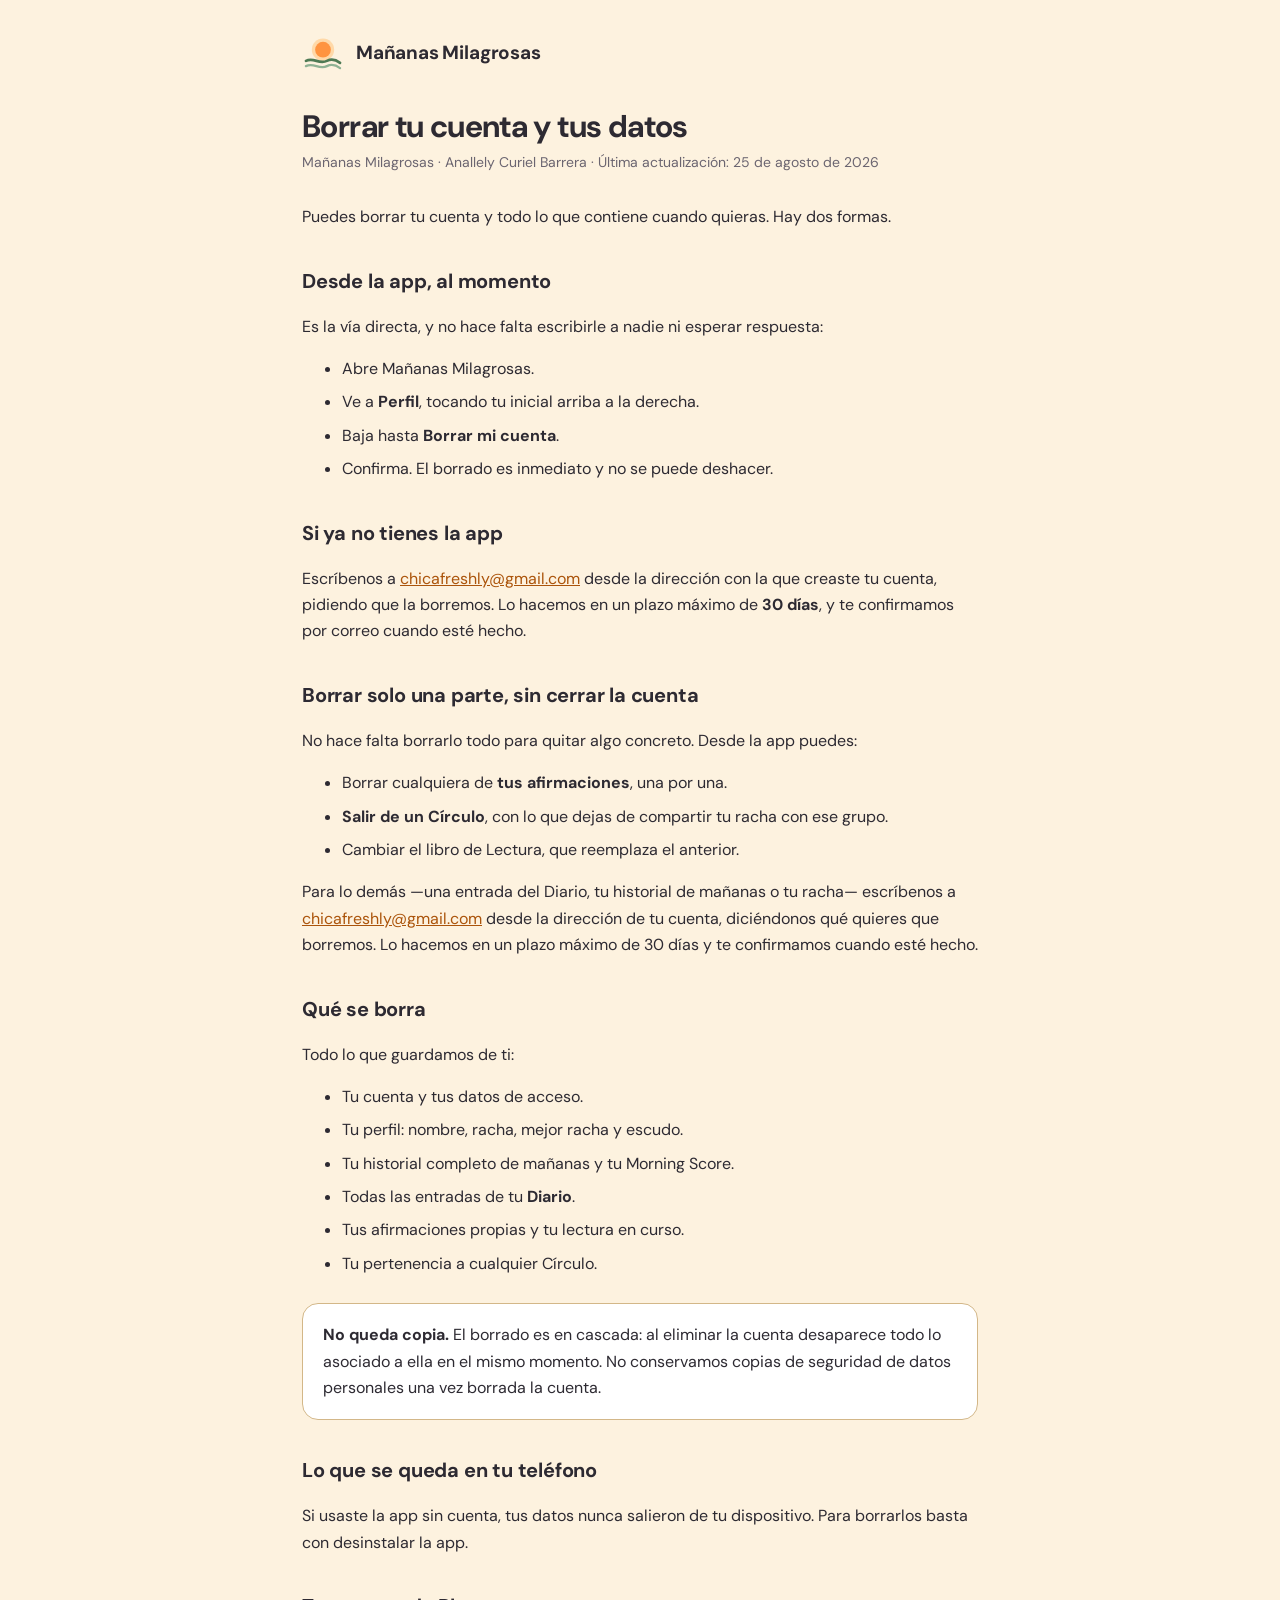
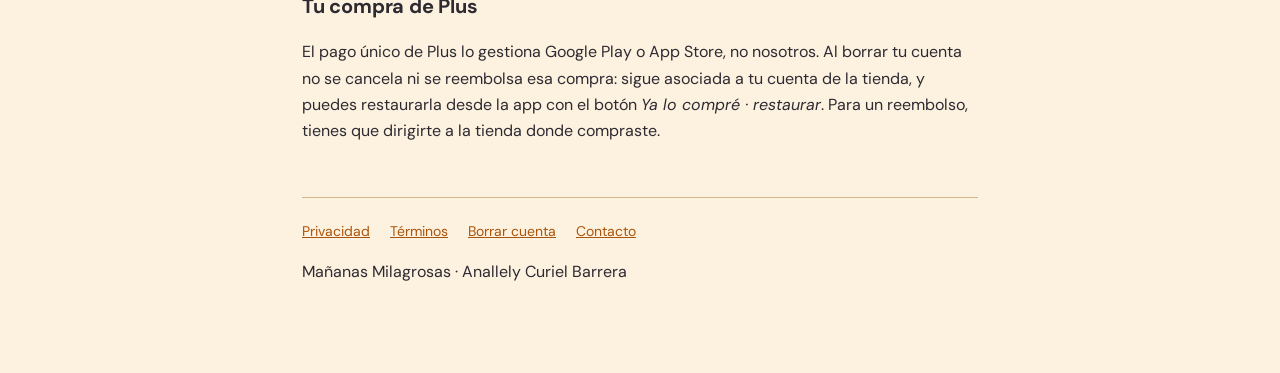
==== borrar-cuenta.html @ c5268047 "Snapshot before look and feel rework Working state: SAVERS routine, Supabase sync, circles, reading," ====
<!doctype html>
<html lang="es-MX">
<head>
<meta charset="utf-8">
<meta name="viewport" content="width=device-width, initial-scale=1">
<title>Borrar tu cuenta · Mañanas Milagrosas</title>
<meta name="description" content="Cómo borrar tu cuenta de Mañanas Milagrosas y todos los datos asociados.">
<link rel="preconnect" href="https://fonts.googleapis.com">
<link rel="preconnect" href="https://fonts.gstatic.com" crossorigin>
<link href="https://fonts.googleapis.com/css2?family=DM+Sans:wght@400;700&display=swap" rel="stylesheet">
<link rel="stylesheet" href="./estilo.css">
</head>
<body>
<div class="envoltura">
<header>
  <a href="./">
    <svg viewBox="0 0 64 64" aria-hidden="true">
      <circle cx="32" cy="27" r="17" fill="#FFD9A8"/>
      <circle cx="32" cy="27" r="12" fill="#FF9440"/>
      <path d="M6 44 C 18 38, 26 50, 38 44 C 46 40, 54 44, 58 47" stroke="#4E7A54" stroke-width="4" fill="none" stroke-linecap="round"/>
      <path d="M6 52 C 18 46, 26 58, 38 52 C 46 48, 54 52, 58 55" stroke="#8FB294" stroke-width="3.5" fill="none" stroke-linecap="round"/>
    </svg>
    <span class="marca">Mañanas Milagrosas</span>
  </a>
</header>
<h1>Borrar tu cuenta y tus datos</h1>
<p class="fecha">Mañanas Milagrosas · Anallely Curiel Barrera · Última actualización: 25 de agosto de 2026</p>

<p>Puedes borrar tu cuenta y todo lo que contiene cuando quieras. Hay dos formas.</p>

<h2>Desde la app, al momento</h2>

<p>Es la vía directa, y no hace falta escribirle a nadie ni esperar respuesta:</p>

<ul>
<li>Abre Mañanas Milagrosas.</li>
<li>Ve a <strong>Perfil</strong>, tocando tu inicial arriba a la derecha.</li>
<li>Baja hasta <strong>Borrar mi cuenta</strong>.</li>
<li>Confirma. El borrado es inmediato y no se puede deshacer.</li>
</ul>

<h2>Si ya no tienes la app</h2>

<p>Escríbenos a <a href="mailto:chicafreshly@gmail.com">chicafreshly@gmail.com</a> desde
la dirección con la que creaste tu cuenta, pidiendo que la borremos. Lo hacemos en un
plazo máximo de <strong>30 días</strong>, y te confirmamos por correo cuando esté hecho.</p>

<h2>Borrar solo una parte, sin cerrar la cuenta</h2>

<p>No hace falta borrarlo todo para quitar algo concreto. Desde la app puedes:</p>

<ul>
<li>Borrar cualquiera de <strong>tus afirmaciones</strong>, una por una.</li>
<li><strong>Salir de un Círculo</strong>, con lo que dejas de compartir tu racha con ese grupo.</li>
<li>Cambiar el libro de Lectura, que reemplaza el anterior.</li>
</ul>

<p>Para lo demás —una entrada del Diario, tu historial de mañanas o tu racha— escríbenos
a <a href="mailto:chicafreshly@gmail.com">chicafreshly@gmail.com</a> desde la dirección
de tu cuenta, diciéndonos qué quieres que borremos. Lo hacemos en un plazo máximo de
30 días y te confirmamos cuando esté hecho.</p>

<h2>Qué se borra</h2>

<p>Todo lo que guardamos de ti:</p>

<ul>
<li>Tu cuenta y tus datos de acceso.</li>
<li>Tu perfil: nombre, racha, mejor racha y escudo.</li>
<li>Tu historial completo de mañanas y tu Morning Score.</li>
<li>Todas las entradas de tu <strong>Diario</strong>.</li>
<li>Tus afirmaciones propias y tu lectura en curso.</li>
<li>Tu pertenencia a cualquier Círculo.</li>
</ul>

<div class="tarjeta">
<p><strong>No queda copia.</strong> El borrado es en cascada: al eliminar la cuenta
desaparece todo lo asociado a ella en el mismo momento. No conservamos copias de
seguridad de datos personales una vez borrada la cuenta.</p>
</div>

<h2>Lo que se queda en tu teléfono</h2>

<p>Si usaste la app sin cuenta, tus datos nunca salieron de tu dispositivo. Para
borrarlos basta con desinstalar la app.</p>

<h2>Tu compra de Plus</h2>

<p>El pago único de Plus lo gestiona Google Play o App Store, no nosotros. Al borrar
tu cuenta no se cancela ni se reembolsa esa compra: sigue asociada a tu cuenta de la
tienda, y puedes restaurarla desde la app con el botón <em>Ya lo compré · restaurar</em>.
Para un reembolso, tienes que dirigirte a la tienda donde compraste.</p>
<footer>
  <a href="./privacidad.html">Privacidad</a>
  <a href="./terminos.html">Términos</a>
  <a href="./borrar-cuenta.html">Borrar cuenta</a>
  <a href="mailto:chicafreshly@gmail.com">Contacto</a>
  <p>Mañanas Milagrosas · Anallely Curiel Barrera</p>
</footer>
</div>
</body>
</html>
---- estilo.css ----
/* Mismos colores que la app, para que el sitio no parezca de otra empresa. */
:root{
  --bg:#FDF2DF; --surface:#FFFFFF; --border:#D3B788;
  --text:#2D2A32; --text-soft:#6B6570; --acento:#AB540B; --sol:#FF9440;
}
@media (prefers-color-scheme: dark){
  :root{ --bg:#15120C; --surface:#211D16; --border:#4A4234; --text:#F4EFE7; --text-soft:#BCB4A7; --acento:#FF9440; }
}
*{box-sizing:border-box}
body{
  margin:0; background:var(--bg); color:var(--text);
  font-family:'DM Sans',-apple-system,BlinkMacSystemFont,'Segoe UI',Roboto,sans-serif;
  line-height:1.65; -webkit-font-smoothing:antialiased;
}
.envoltura{max-width:720px; margin:0 auto; padding:32px 22px 72px}
header{display:flex; align-items:center; gap:12px; margin-bottom:34px}
header svg{width:42px; height:42px; flex-shrink:0}
header .marca{font-weight:700; font-size:19px; letter-spacing:-.01em}
header a{color:inherit; text-decoration:none; display:flex; align-items:center; gap:12px}
h1{font-size:31px; line-height:1.2; letter-spacing:-.02em; margin:0 0 6px}
h2{font-size:20px; letter-spacing:-.01em; margin:34px 0 8px}
.fecha{color:var(--text-soft); font-size:14px; margin:0 0 30px}
p,li{color:var(--text); font-size:16px}
li{margin-bottom:7px}
strong{font-weight:700}
a{color:var(--acento)}
hr{border:none; border-top:1.5px solid var(--border); margin:34px 0}
.tarjeta{background:var(--surface); border:1.5px solid var(--border); border-radius:16px; padding:18px 20px; margin:26px 0}
.tarjeta p:last-child{margin-bottom:0}
.tarjeta p:first-child{margin-top:0}
footer{margin-top:52px; padding-top:22px; border-top:1.5px solid var(--border); color:var(--text-soft); font-size:14px}
footer a{margin-right:16px}
.botones{display:flex; flex-wrap:wrap; gap:12px; margin-top:26px}
.boton{
  display:inline-block; padding:13px 22px; border-radius:14px; text-decoration:none;
  font-weight:700; background:var(--sol); color:#2D2A32; border:1.5px solid transparent;
}
.boton.secundario{background:transparent; color:var(--text); border-color:var(--border)}
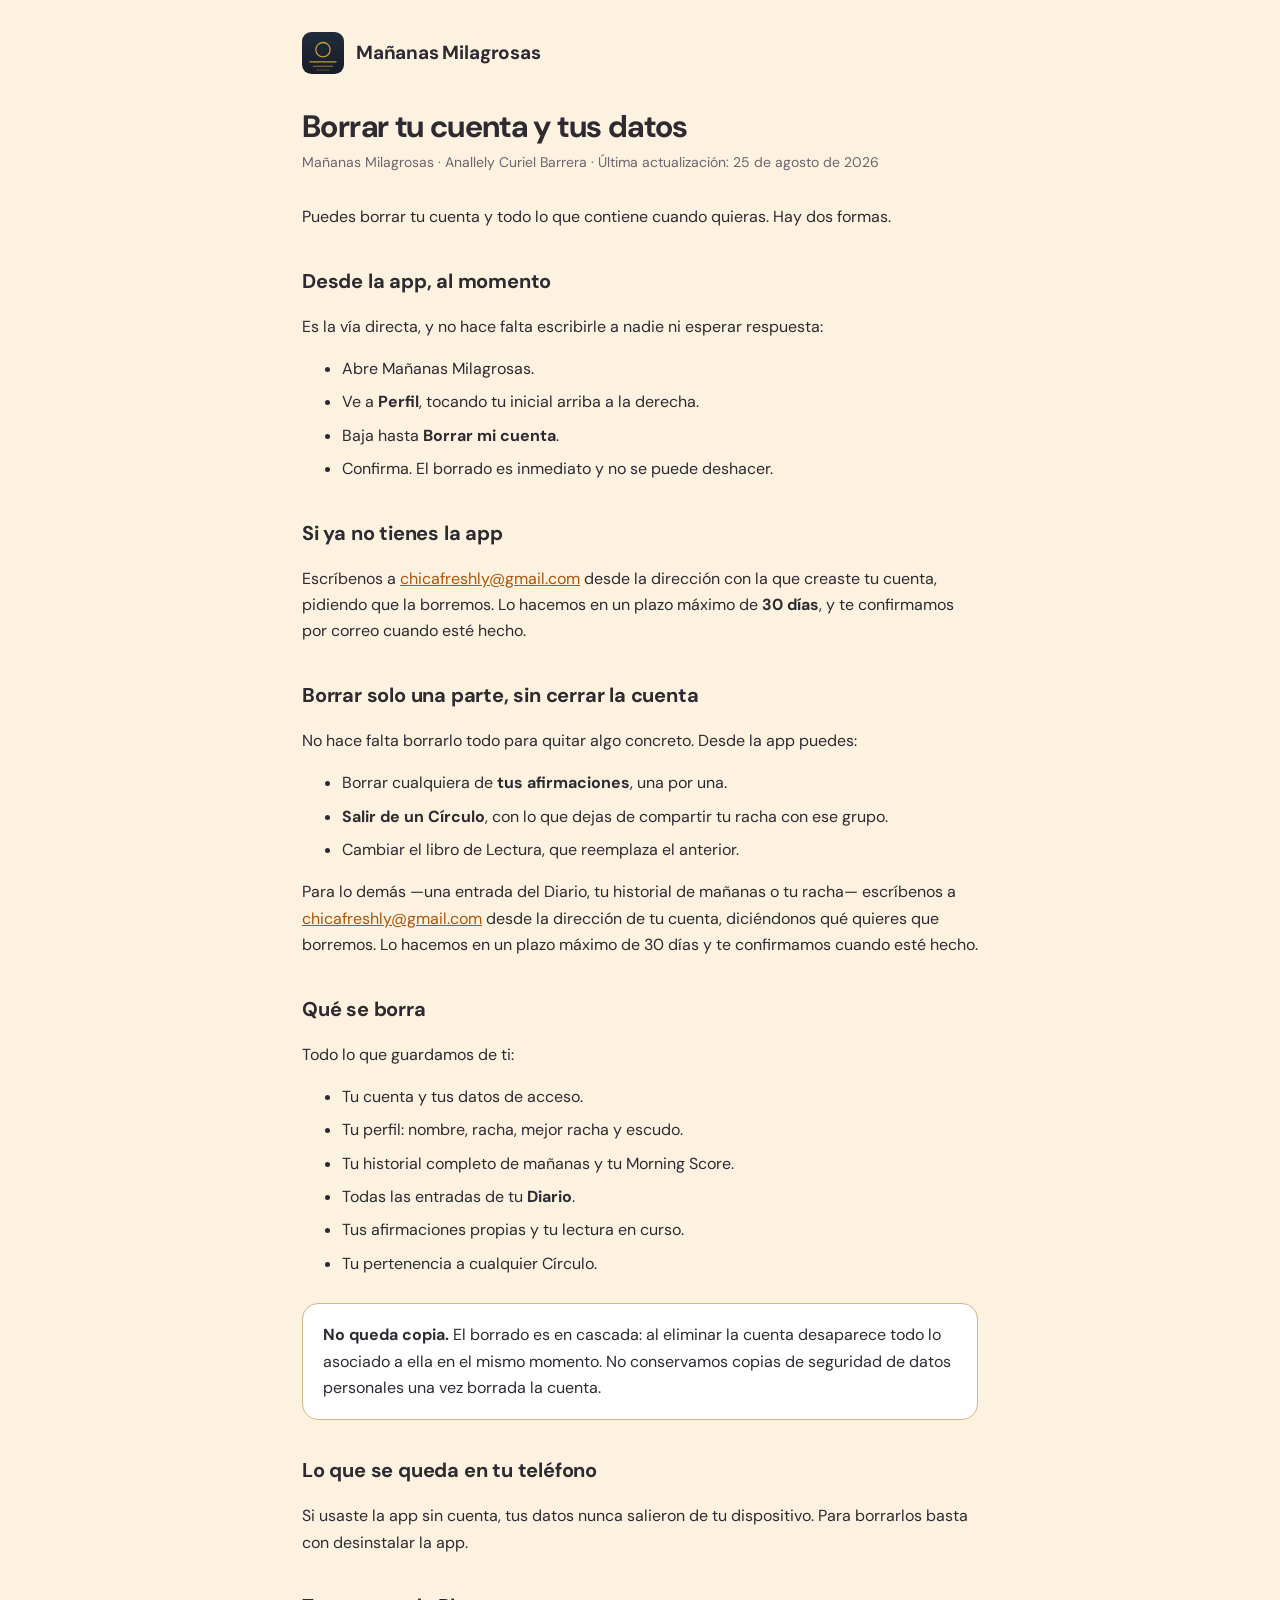
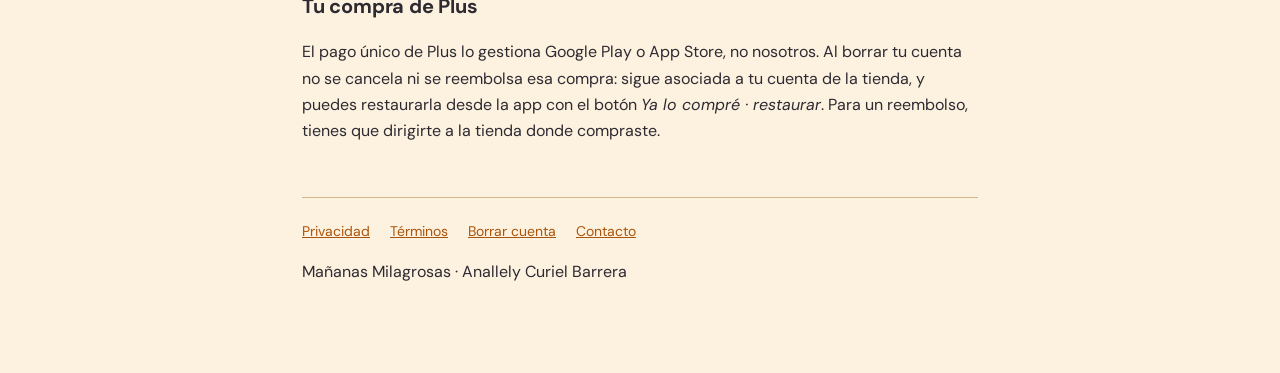
==== commit 73525914: "Use the app's own icon across the whole site The site header drew a different mark from the app: an " ====
--- a/borrar-cuenta.html
+++ b/borrar-cuenta.html
@@ -8,17 +8,25 @@
 <link rel="preconnect" href="https://fonts.googleapis.com">
 <link rel="preconnect" href="https://fonts.gstatic.com" crossorigin>
 <link href="https://fonts.googleapis.com/css2?family=DM+Sans:wght@400;700&display=swap" rel="stylesheet">
+<link rel="icon" type="image/png" href="./favicon.png">
+<link rel="apple-touch-icon" href="./apple-touch-icon.png">
 <link rel="stylesheet" href="./estilo.css">
 </head>
 <body>
 <div class="envoltura">
 <header>
   <a href="./">
-    <svg viewBox="0 0 64 64" aria-hidden="true">
-      <circle cx="32" cy="27" r="17" fill="#FFD9A8"/>
-      <circle cx="32" cy="27" r="12" fill="#FF9440"/>
-      <path d="M6 44 C 18 38, 26 50, 38 44 C 46 40, 54 44, 58 47" stroke="#4E7A54" stroke-width="4" fill="none" stroke-linecap="round"/>
-      <path d="M6 52 C 18 46, 26 58, 38 52 C 46 48, 54 52, 58 55" stroke="#8FB294" stroke-width="3.5" fill="none" stroke-linecap="round"/>
+    <svg viewBox="0 0 200 200" aria-hidden="true">
+      <defs>
+        <linearGradient id="tintaMarca" x1="0" y1="0" x2="0" y2="1">
+          <stop offset="0%" stop-color="#212B3B"/><stop offset="100%" stop-color="#161D28"/>
+        </linearGradient>
+      </defs>
+      <rect width="200" height="200" rx="44" fill="url(#tintaMarca)"/>
+      <circle cx="100" cy="84" r="34" fill="none" stroke="#C89B3C" stroke-width="6"/>
+      <line x1="38" y1="142" x2="162" y2="142" stroke="#C89B3C" stroke-width="6.5" stroke-linecap="round"/>
+      <line x1="54" y1="163" x2="146" y2="163" stroke="#C89B3C" stroke-width="5" stroke-linecap="round" opacity="0.72"/>
+      <line x1="70" y1="181" x2="130" y2="181" stroke="#C89B3C" stroke-width="4" stroke-linecap="round" opacity="0.45"/>
     </svg>
     <span class="marca">Mañanas Milagrosas</span>
   </a>
--- a/estilo.css
+++ b/estilo.css
@@ -30,6 +30,8 @@
 .tarjeta p:first-child{margin-top:0}
 footer{margin-top:52px; padding-top:22px; border-top:1.5px solid var(--border); color:var(--text-soft); font-size:14px}
 footer a{margin-right:16px}
+/* Lámina de marca (fondo oscuro propio: no cambia con el tema del sistema). */
+.lamina{display:block; width:100%; height:auto; border-radius:16px; margin:0 0 30px}
 .botones{display:flex; flex-wrap:wrap; gap:12px; margin-top:26px}
 .boton{
   display:inline-block; padding:13px 22px; border-radius:14px; text-decoration:none;
